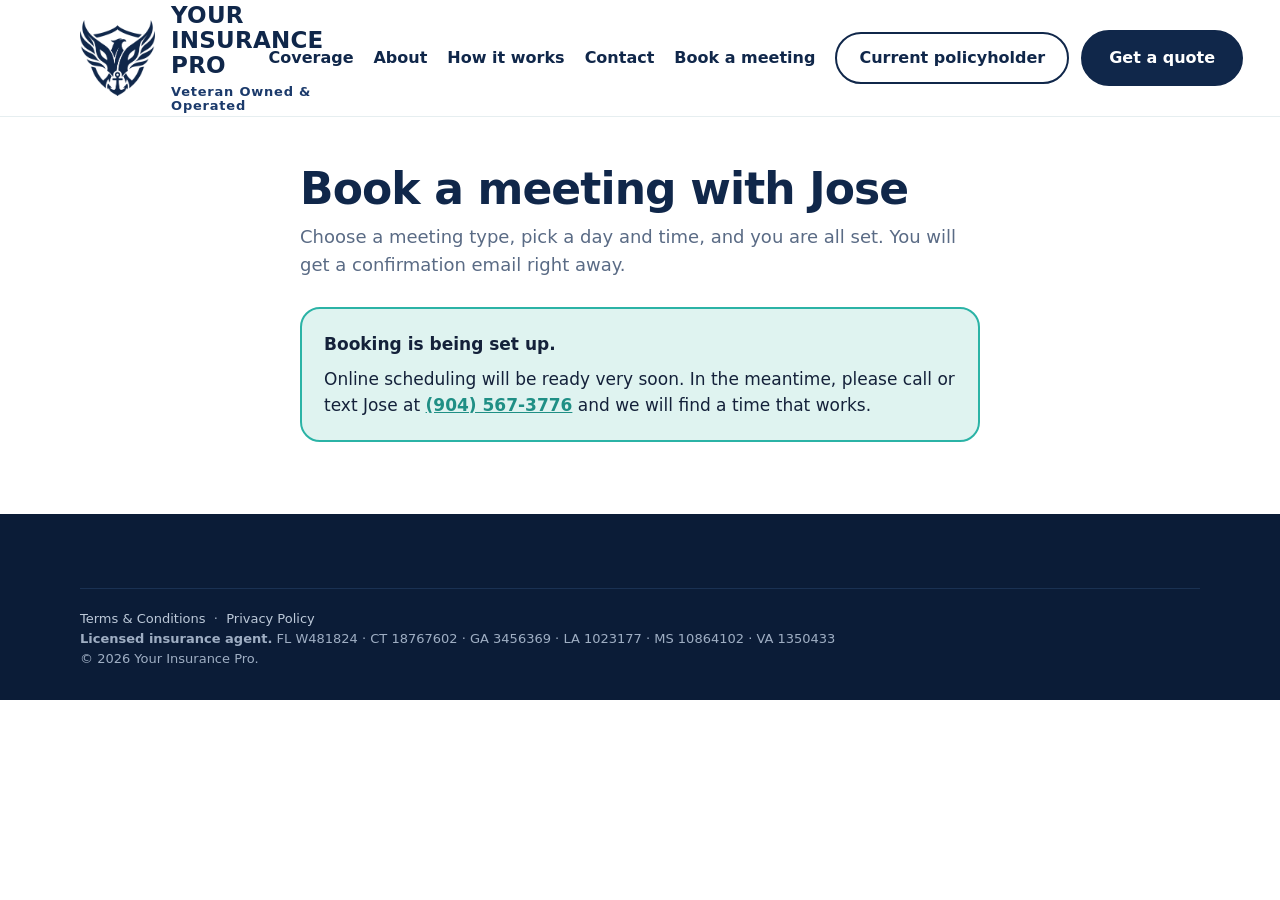
==== book/index.html @ 0678669c "Add /book/ appointment booking page and nav link Co-Authored-By: Claude Sonnet 5.5 <noreply@anthropi" ====
<!doctype html>
<html lang="en">
<head>
<meta charset="utf-8">
<meta name="viewport" content="width=device-width, initial-scale=1">
<title>Book a Meeting | Your Insurance Pro</title>
<meta name="description" content="Book a phone call or in-person life insurance meeting with Jose Lopez at Your Insurance Pro. Pick a day and time that works for you.">
<link rel="canonical" href="https://yourinspro.com/book/">
<style>:root{--bk-title:var(--navy);--bk-muted:var(--muted);--bk-accent:var(--teal);--bk-accent-dark:#1f8f85;--bk-soft:var(--teal-soft);--bk-border:#d9ece9;--bk-r:var(--radius);--bk-icbg:var(--navy);--bk-icfg:#fff;--bk-head:inherit}

  :root{
    --navy:#10274a; --navy-2:#1b3a6b; --teal:#2bb3a6; --teal-soft:#dff3f0; --mist:#f3faf9;
    --ink:#14213a; --muted:#5a6b85; --white:#fff;
    --radius:20px; --max:1160px;
  }
  *{box-sizing:border-box} html{scroll-behavior:smooth;scroll-padding-top:136px} @media(max-width:700px){html{scroll-padding-top:100px}}
  body{margin:0;font-family:system-ui,-apple-system,"Segoe UI",Roboto,Arial,sans-serif;color:var(--ink);background:var(--white);line-height:1.55}
  img{max-width:100%;display:block}
  a{color:inherit}
  .wrap{max-width:var(--max);margin:0 auto;padding:0 20px}

  /* header */
  header{position:sticky;top:0;z-index:10;background:rgba(255,255,255,.94);backdrop-filter:blur(8px);border-bottom:1px solid #e6eef0}
  .bar{display:flex;align-items:center;justify-content:space-between;height:116px}
  .brand{display:flex;align-items:center;gap:16px;text-decoration:none;color:var(--navy)}
  .brand img{height:88px;width:auto}
  .brand-text{display:flex;flex-direction:column;line-height:1.1}
  .brand-text b{font-size:27px;font-weight:800;letter-spacing:.01em}
  .brand-text small{font-size:13px;font-weight:600;letter-spacing:.06em;margin-top:6px;color:var(--navy-2)}
  nav ul{display:flex;gap:28px;list-style:none;margin:0;padding:0}
  nav{margin:0 28px}
  nav a{text-decoration:none;font-weight:600;color:var(--navy);white-space:nowrap} nav a:hover{color:var(--teal)}
  .btn{display:inline-block;background:var(--navy);color:#fff;padding:14px 26px;border-radius:999px;font-weight:700;text-decoration:none;border:2px solid var(--navy);transition:.2s;white-space:nowrap}
  .btn:hover{background:var(--teal);border-color:var(--teal)}
  .btn.ghost{background:transparent;color:var(--navy)} .btn.ghost:hover{background:var(--navy);color:#fff;border-color:var(--navy)}
  .actions{display:flex;gap:12px;align-items:center}
  .btn.ph{padding:12px 22px}
  .only-mobile{display:none}
  .addr:not(:empty){display:block}
  .contact-line{font-size:20px;font-weight:700}.contact-line a{text-decoration:none;color:#fff}
  .menu-btn{display:none;background:none;border:0;font-size:28px;color:var(--navy)}

  /* hero */
  .hero{background:var(--teal-soft);overflow:hidden;position:relative}
  .hero .wrap{display:grid;grid-template-columns:1.05fr 1fr;gap:40px;align-items:center;padding-top:72px;padding-bottom:84px}
  .eyebrow{display:inline-block;background:#fff;color:var(--navy);font-weight:700;font-size:14px;padding:8px 16px;border-radius:999px;letter-spacing:.04em}
  h1{font-size:clamp(38px,5.4vw,64px);line-height:1.05;margin:18px 0 18px;color:var(--navy);letter-spacing:-.02em}
  .lead{font-size:20px;color:var(--navy-2);max-width:34ch}
  .cta{display:flex;flex-wrap:wrap;gap:14px;margin-top:30px}
  .collage{position:relative;height:460px}
  .circle{position:absolute;border-radius:50%;overflow:hidden;display:grid;place-items:center;text-align:center;color:#fff;font-weight:700;padding:20px}
  .c1{width:350px;height:350px;right:20px;top:0;background:var(--navy-2);border:8px solid #fff;box-shadow:0 18px 44px rgba(16,39,74,.2)}
  .c1 img{width:100%;height:100%;object-fit:cover}
  .c1:has(.emb){background:#fff}
  .c1 .emb{width:78%;height:78%;object-fit:contain}
  .c1.has-photo{background:var(--navy-2)}
  .c2{width:190px;height:190px;left:6px;bottom:20px;background:var(--navy);line-height:1.2;font-size:19px}
  .c3{width:230px;height:230px;right:0;bottom:0;background:#fff;color:var(--navy);border:6px solid var(--teal);flex-direction:column;padding:26px 18px 14px;box-shadow:0 18px 44px rgba(16,39,74,.2);display:flex;align-items:center;justify-content:center;gap:6px}
  .c3 .map{width:100%;height:auto}
  .c3 span{font-size:15px;line-height:1.15;font-weight:800}
  .circle small{display:block;font-weight:500;opacity:.85;font-size:13px;margin-top:6px}
  /* PHOTO SLOTS: replace background with  url(assets/yourphoto.jpg) center/cover */

  /* trust strip */
  .trust{background:var(--navy);color:#fff}
  .trust .wrap{display:grid;grid-template-columns:repeat(4,1fr);gap:20px;padding-top:26px;padding-bottom:26px;text-align:center}
  .trust b{display:block;font-size:20px}
  .trust span{opacity:.8;font-size:14px}

  section{padding:84px 0}
  h2{font-size:clamp(30px,3.6vw,44px);color:var(--navy);margin:0 0 14px;letter-spacing:-.01em}
  .sub{color:var(--muted);font-size:18px;max-width:60ch;margin:0 0 40px}

  /* services */
  .cards{display:grid;grid-template-columns:repeat(4,1fr);gap:20px}
  .more-h{margin:34px 0 14px;color:var(--navy);font-size:20px}
  .chips{display:flex;flex-wrap:wrap;gap:10px}
  .chips a{display:inline-flex;align-items:center;gap:6px;padding:10px 16px;border-radius:999px;background:#fff;border:1px solid #d9ece9;color:var(--navy);font-weight:700;text-decoration:none;white-space:nowrap}
  .chips a:hover{border-color:var(--teal);color:var(--teal)}
  .card{background:var(--mist);border:1px solid #d9ece9;border-radius:var(--radius);padding:28px;transition:.2s}
  .card:hover{transform:translateY(-4px);box-shadow:0 14px 30px rgba(16,39,74,.1)}
  .ico{width:68px;height:68px;border-radius:16px;background:var(--navy);color:#fff;display:grid;place-items:center;margin-bottom:16px;box-shadow:0 6px 14px rgba(16,39,74,.18)}
  .ico svg{width:40px;height:40px}
  .chips .ci{width:26px;height:26px;color:var(--navy);flex:none}
  .chips a:hover .ci{color:var(--teal)}
  .card h3{margin:0 0 8px;color:var(--navy)} .card p{margin:0 0 14px;color:var(--muted)}
  .card a{font-weight:700;color:var(--navy);text-decoration:none} .card a:hover{color:var(--teal)}

  /* story */
  .story{background:var(--mist)}
  .story .wrap{display:grid;grid-template-columns:1fr 1.1fr;gap:56px;align-items:center}
  .portrait{aspect-ratio:1;border-radius:50%;overflow:hidden;max-width:440px;margin:0 auto;width:100%;border:10px solid #fff;box-shadow:0 20px 50px rgba(16,39,74,.18)}
  .portrait img{width:100%;height:100%;object-fit:cover}
  .checks{list-style:none;padding:0;margin:22px 0 0}
  .checks li{padding-left:34px;position:relative;margin:12px 0;color:var(--navy-2);font-weight:600}
  .checks li:before{content:"✓";position:absolute;left:0;top:0;width:24px;height:24px;border-radius:50%;background:var(--teal);color:#fff;display:grid;place-items:center;font-size:14px}

  /* steps */
  .steps{display:grid;grid-template-columns:repeat(3,1fr);gap:24px;counter-reset:s}
  .step{border-top:4px solid var(--teal);padding-top:18px}
  .step:before{counter-increment:s;content:counter(s);display:inline-grid;place-items:center;width:40px;height:40px;border-radius:50%;background:var(--navy);color:#fff;font-weight:800;margin-bottom:10px}
  .step h3{margin:0 0 6px;color:var(--navy)} .step p{margin:0;color:var(--muted)}

  /* quote band */
  .band{background:var(--navy);color:#fff;text-align:center}
  .band h2{color:#fff} .band p{color:#cfe0ef;max-width:52ch;margin:0 auto 28px;font-size:18px}
  .band .btn{background:var(--teal);border-color:var(--teal)} .band .btn:hover{background:#fff;color:var(--navy);border-color:#fff}
  .cta-row{display:flex;gap:12px;justify-content:center;flex-wrap:wrap}
  .band .btn.text-us{background:transparent;border-color:#fff;color:#fff} .band .btn.text-us:hover{background:#fff;color:var(--navy)}
  .band .sms-note{font-size:13px;margin:16px auto 0;color:#9fb3cc} .band .sms-note a{color:#cfe0ef}

  footer{background:#0b1c37;color:#b9c8dc;padding:56px 0 30px;font-size:15px}
  footer .grid{display:grid;grid-template-columns:1.4fr 1fr 1fr;gap:36px}
  footer img{height:64px;filter:brightness(0) invert(1);margin-bottom:12px}
  footer h4{color:#fff;margin:0 0 10px} footer a{text-decoration:none} footer a:hover{color:#fff}
  .social{display:flex;gap:10px;margin-top:14px}
  .social a{width:38px;height:38px;border-radius:50%;background:rgba(255,255,255,.1);display:flex;align-items:center;justify-content:center;transition:.2s}
  .social a[hidden]{display:none} .social a:hover{background:var(--teal)} .social svg{width:18px;height:18px;fill:#fff}
  .reviews{background:var(--mist)}
  .reviews .stars{color:#f5a623;letter-spacing:2px}
  .quotes{display:grid;grid-template-columns:repeat(4,1fr);gap:20px;margin-top:28px}
  .quotes figure{margin:0;background:#fff;border:1px solid #d9ece9;border-radius:var(--radius);padding:22px;display:flex;flex-direction:column}
  .quotes figure::before{content:"★★★★★";color:#f5a623;letter-spacing:2px;font-size:14px;margin-bottom:8px}
  .quotes blockquote{margin:0 0 12px;color:var(--ink);font-size:15px;flex:1}
  .quotes figcaption{font-weight:700;color:var(--navy)}
  @media(max-width:1100px){.quotes{grid-template-columns:repeat(2,1fr)}}
  @media(max-width:560px){.quotes{grid-template-columns:1fr}}
  .legal a{color:#dbe7f5}
  .legal{border-top:1px solid #1d3558;margin-top:34px;padding-top:20px;font-size:13px;opacity:.85}

  @media(max-width:1400px){nav ul{gap:20px} nav{margin:0 20px} .brand-text b{font-size:23px} .brand img{height:76px}}
  @media(max-width:1100px){nav ul{gap:16px} nav{margin:0 14px} nav a{white-space:nowrap;font-size:15px} .brand img{height:68px} .brand{gap:10px} .brand-text b{font-size:21px} .brand-text small{font-size:11px} .actions{gap:8px} .bar .btn{padding:10px 16px;font-size:14px}}
  @media(max-width:900px){
    .hero .wrap,.story .wrap{grid-template-columns:1fr} .collage{height:380px}
    .cards{grid-template-columns:1fr 1fr} .steps{grid-template-columns:1fr} .trust .wrap{grid-template-columns:1fr 1fr}
    footer .grid{grid-template-columns:1fr} nav{display:none} .menu-btn{display:block}
  }
  @media(max-width:700px){.ph{display:none}.only-mobile{display:inline-block}.bar{height:84px}.brand img{height:62px}.brand{gap:10px}.brand-text b{font-size:17px}.brand-text small{font-size:9px;letter-spacing:.03em}.bar .btn{padding:10px 16px;font-size:14px}}
  @media(max-width:560px){.cards{grid-template-columns:1fr} .collage{height:420px} .c1{width:270px;height:270px;right:0} .c2{width:150px;height:150px;font-size:15px;bottom:10px} .c3{width:190px;height:190px;padding:20px 14px 10px} .c3 span{font-size:13px}}

/* ---- booking page ---- */
.book{padding:48px 0 72px}
.bk-wrap{max-width:720px;margin:0 auto;padding:0 20px}
.bk-h1{font-family:inherit;font-size:clamp(30px,6vw,44px);line-height:1.1;margin:0 0 10px;color:var(--bk-title);text-align:left}
.bk-lead{color:var(--bk-muted);font-size:18px;margin:0 0 28px}
.book h2{font-family:inherit;font-size:24px;margin:0 0 16px;color:var(--bk-title);outline:none}
.book h3{font-size:18px;margin:24px 0 4px;color:var(--bk-title)}
.book .notice{background:var(--bk-soft);border:2px solid var(--bk-accent);border-radius:var(--bk-r);padding:22px;font-size:17px}
.book .notice p{margin:8px 0 0}
.book a{color:var(--bk-accent-dark);font-weight:700}
.progress{display:flex;gap:6px;list-style:none;margin:0 0 26px;padding:0}
.progress li{flex:1;text-align:center;font-size:13px;font-weight:700;color:var(--bk-muted);border-top:4px solid var(--bk-border);padding-top:8px}
.progress li.on{color:var(--bk-title);border-top-color:var(--bk-accent)}
.types{display:grid;gap:14px}
.type-card{display:flex;gap:16px;align-items:flex-start;text-align:left;width:100%;background:#fff;border:2px solid var(--bk-border);border-radius:var(--bk-r);padding:18px;cursor:pointer;font:inherit;color:inherit;transition:.15s}
.type-card:hover,.type-card:focus-visible{border-color:var(--bk-accent);box-shadow:0 8px 22px rgba(0,0,0,.08)}
.type-card .ic{flex:none;width:52px;height:52px;border-radius:14px;background:var(--bk-icbg);display:grid;place-items:center}
.type-card .ic svg{width:28px;height:28px;fill:none;stroke:var(--bk-icfg);stroke-width:2;stroke-linecap:round;stroke-linejoin:round}
.type-card .tx{display:block}
.type-card b{display:block;font-size:18px;color:var(--bk-title)}
.type-card em{display:block;font-style:normal;font-weight:700;color:var(--bk-accent-dark);font-size:14px;margin:2px 0 6px}
.type-card .d{display:block;color:var(--bk-muted);font-size:15px}
.type-card .loc{display:block;font-size:14px;font-weight:600;margin-top:6px}
.type-card .loc:empty{display:none}
.chosen{background:var(--bk-soft);border-radius:12px;padding:10px 14px;margin:0 0 18px;font-weight:600;display:flex;justify-content:space-between;gap:10px;flex-wrap:wrap}
.link{background:none;border:0;padding:0;font:inherit;font-weight:700;color:var(--bk-accent-dark);text-decoration:underline;cursor:pointer}
.cal{background:#fff;border:2px solid var(--bk-border);border-radius:var(--bk-r);padding:14px}
.cal-head{display:flex;align-items:center;justify-content:space-between;margin-bottom:8px}
.cal-head b{font-size:18px}
.cal .nav{width:44px;height:44px;border-radius:50%;border:2px solid var(--bk-border);background:#fff;cursor:pointer;display:grid;place-items:center}
.cal .nav svg{width:22px;height:22px;fill:none;stroke:var(--bk-title);stroke-width:2.5;stroke-linecap:round;stroke-linejoin:round}
.cal .nav:disabled{opacity:.35;cursor:not-allowed}
.dow,.cgrid{display:grid;grid-template-columns:repeat(7,1fr);gap:4px}
.dow span{text-align:center;font-size:12px;font-weight:700;color:var(--bk-muted);padding:4px 0}
.day{aspect-ratio:1;min-height:42px;border-radius:12px;border:2px solid transparent;background:transparent;font:inherit;font-size:16px;color:#b5b5b5;cursor:not-allowed}
.day.open{background:var(--bk-soft);color:var(--bk-title);font-weight:700;cursor:pointer;border-color:var(--bk-border)}
.day.open:hover,.day.open:focus-visible{border-color:var(--bk-accent)}
.day.sel{background:var(--bk-accent);color:#fff;border-color:var(--bk-accent)}
.day.today:not(.sel){text-decoration:underline}
.status{color:var(--bk-muted);font-size:15px;margin:10px 2px 0;min-height:1.2em}
.tzlabel{color:var(--bk-muted);margin:0 0 10px;font-size:15px}
.slots{display:grid;grid-template-columns:repeat(auto-fill,minmax(110px,1fr));gap:10px}
.slot{padding:12px 8px;border-radius:12px;border:2px solid var(--bk-accent);background:#fff;color:var(--bk-accent-dark);font:inherit;font-weight:700;cursor:pointer;min-height:46px}
.slot:hover,.slot:focus-visible{background:var(--bk-soft)}
.slot.sel{background:var(--bk-accent);color:#fff}
.nav-row{display:flex;gap:12px;justify-content:space-between;margin-top:26px}
.b-main,.b-ghost{font:inherit;font-weight:700;font-size:16px;padding:14px 26px;border-radius:999px;cursor:pointer;min-height:48px}
.b-main{background:var(--bk-accent);color:#fff;border:2px solid var(--bk-accent)}
.b-main:hover:not(:disabled){background:var(--bk-accent-dark);border-color:var(--bk-accent-dark)}
.b-main:disabled{opacity:.45;cursor:not-allowed}
.b-ghost{background:transparent;color:var(--bk-title);border:2px solid var(--bk-border)}
.book label{display:block;font-weight:700;margin:16px 0 6px}
.book input[type=text],.book input[type=email],.book input[type=tel],.book textarea{width:100%;font:inherit;font-size:16px;padding:12px 14px;border:2px solid var(--bk-border);border-radius:12px;background:#fff;color:inherit}
.book input:focus-visible,.book textarea:focus-visible,.book button:focus-visible{outline:3px solid var(--bk-accent);outline-offset:2px}
.book label.consent{display:flex;gap:10px;align-items:flex-start;font-weight:500;margin-top:20px}
.book label.consent input{width:22px;height:22px;flex:none;margin-top:2px}
.err{color:#b42318;font-size:14px;margin:4px 0 0;min-height:0}
.err-block{color:#b42318;font-weight:600}
.hp{position:absolute;left:-9999px;top:auto;width:1px;height:1px;overflow:hidden}
#done{text-align:center;padding:20px 0}
.ok-ic{width:72px;height:72px;border-radius:50%;background:var(--bk-accent);margin:0 auto 14px;display:grid;place-items:center}
.ok-ic svg{width:38px;height:38px;fill:none;stroke:#fff;stroke-width:3;stroke-linecap:round;stroke-linejoin:round}
.done-type{font-weight:700;margin:0}
.done-when{font-size:22px;font-weight:800;color:var(--bk-title);margin:6px 0 14px}
.small{color:var(--bk-muted);font-size:15px}
@media(max-width:480px){.type-card{padding:14px}.progress li{font-size:11px}}

footer{padding:40px 0 30px}
</style>
</head>
<body>

<header>
  <div class="wrap bar">
    <a class="brand" href="../index.html" aria-label="Your Insurance Pro, Veteran Owned &amp; Operated, home">
      <img src="../assets/emblem.png" alt="">
      <span class="brand-text"><b>YOUR INSURANCE PRO</b><small>Veteran Owned &amp; Operated</small></span>
    </a>
    <nav aria-label="Main"><ul>
      <li><a href="../index.html#services">Coverage</a></li>
      <li><a href="../index.html#about">About</a></li>
      <li><a href="../index.html#process">How it works</a></li>
      <li><a href="../index.html#contact">Contact</a></li>
      <li><a href="./" aria-current="page">Book a meeting</a></li>
    </ul></nav>
    <div class="actions">
      <a class="btn ghost ph" href="https://customerservice.agentinsure.com/EzLynxCustomerService/web/yourinsurancepr/account/login" target="_blank" rel="noopener">Current policyholder</a>
      <a class="btn" href="../quote.html">Get a quote</a>
    </div>
  </div>
</header>

<main class="book">
  <div class="bk-wrap">
    <h1 class="bk-h1">Book a meeting with Jose</h1>
    <p class="bk-lead">Choose a meeting type, pick a day and time, and you are all set. You will get a confirmation email right away.</p>

    <div id="setup" class="notice" hidden>
      <b>Booking is being set up.</b>
      <p>Online scheduling will be ready very soon. In the meantime, please call or text Jose at <a href="tel:+19045673776">(904) 567-3776</a> and we will find a time that works.</p>
    </div>

    <div id="app">
      <ol id="progress" class="progress" aria-label="Booking steps">
        <li class="on">Meeting type</li><li>Date &amp; time</li><li>Your details</li>
      </ol>

      <section id="step1" aria-labelledby="h-1">
        <h2 id="h-1">1. Choose a meeting type</h2>
        <div id="types" class="types"></div>
      </section>

      <section id="step2" hidden aria-labelledby="h-2">
        <h2 id="h-2">2. Pick a date and time</h2>
        <p class="chosen"><span id="chosen"></span> <button type="button" class="link" id="back1">Change</button></p>
        <div class="cal">
          <div class="cal-head">
            <button type="button" id="prevMonth" class="nav" aria-label="Previous month"><svg viewBox="0 0 24 24" aria-hidden="true"><path d="m15 18-6-6 6-6"/></svg></button>
            <b id="monthLabel" aria-live="polite"></b>
            <button type="button" id="nextMonth" class="nav" aria-label="Next month"><svg viewBox="0 0 24 24" aria-hidden="true"><path d="m9 6 6 6-6 6"/></svg></button>
          </div>
          <div class="dow" aria-hidden="true"><span>Su</span><span>Mo</span><span>Tu</span><span>We</span><span>Th</span><span>Fr</span><span>Sa</span></div>
          <div id="calGrid" class="cgrid"></div>
          <p id="calStatus" class="status" role="status"></p>
        </div>
        <div id="slotsWrap" hidden>
          <h3 id="slotsTitle"></h3>
          <p class="tzlabel">All times are shown in <b>Eastern Time</b></p>
          <div id="slots" class="slots"></div>
          <p id="slotStatus" class="status" role="status"></p>
        </div>
        <div class="nav-row">
          <button type="button" class="b-ghost" id="back1b" onclick="document.getElementById('back1').click()">Back</button>
          <button type="button" class="b-main" id="toForm" disabled>Continue</button>
        </div>
      </section>

      <section id="step3" hidden aria-labelledby="h-3">
        <h2 id="h-3">3. Your details</h2>
        <p class="chosen"><span id="summary"></span> <button type="button" class="link" id="back2">Change</button></p>
        <form id="bookForm" novalidate>
          <label for="f-name">Full name</label>
          <input id="f-name" name="name" type="text" autocomplete="name" maxlength="100" required>
          <p class="err" id="e-name" role="alert"></p>
          <label for="f-email">Email</label>
          <input id="f-email" name="email" type="email" autocomplete="email" maxlength="150" required>
          <p class="err" id="e-email" role="alert"></p>
          <label for="f-phone">Phone</label>
          <input id="f-phone" name="phone" type="tel" autocomplete="tel" maxlength="30" required>
          <p class="err" id="e-phone" role="alert"></p>
          <label for="f-notes">Anything we should know? (optional)</label>
          <textarea id="f-notes" name="notes" rows="3" maxlength="1000"></textarea>
          <div class="hp" aria-hidden="true">
            <label for="website">Leave this field empty</label>
            <input id="website" name="website" type="text" tabindex="-1" autocomplete="off">
          </div>
          <label class="consent"><input id="f-consent" type="checkbox" required> <span>By booking you agree Jose (Your Insurance Pro) may contact you by phone, text, or email about this appointment</span></label>
          <p class="err" id="e-consent" role="alert"></p>
          <p id="formStatus" class="status err-block" role="alert"></p>
          <div class="nav-row">
            <button type="button" class="b-ghost" onclick="document.getElementById('back2').click()">Back</button>
            <button type="submit" class="b-main" id="confirmBtn">Confirm booking</button>
          </div>
        </form>
      </section>

      <section id="done" hidden aria-labelledby="h-d">
        <div class="ok-ic" aria-hidden="true"><svg viewBox="0 0 24 24"><path d="M20 6 9 17l-5-5"/></svg></div>
        <h2 id="h-d">You are booked!</h2>
        <p class="done-type" id="doneType"></p>
        <p class="done-when" id="doneWhen"></p>
        <p>A confirmation email is on its way.</p>
        <p class="small">Need to change something? Call or text Jose at <a href="tel:+19045673776">(904) 567-3776</a>.</p>
      </section>
    </div>
  </div>
</main>


<footer><div class="wrap">
  <div class="legal"><a href="../terms.html">Terms &amp; Conditions</a> &nbsp;·&nbsp; <a href="../privacy.html">Privacy Policy</a><br><b>Licensed insurance agent.</b> FL W481824 · CT 18767602 · GA 3456369 · LA 1023177 · MS 10864102 · VA 1350433<br>© 2026 Your Insurance Pro.</div>
</div></footer>

<script>
(function () {
  'use strict';
  // ---- Settings ----
  const BOOKING_API_URL = 'PASTE_APPS_SCRIPT_URL_HERE';
  const SITE = 'yip';
  const PHONE_LABEL = '(904) 567-3776';
  const PHONE_TEL = '+19045673776';
  const TZ = 'America/New_York';
  const TYPES = [{"id": "inperson45", "name": "45 Minute in Person Life Insurance Meeting", "minutes": 45, "description": "Let's talk about how we can protect your Family, Business and/or Assets.", "location": "800 Oakleaf Plantation Pkwy", "mode": "inperson", "icon": "<svg viewBox=\"0 0 24 24\"><path d=\"M20 10c0 6-8 12-8 12S4 16 4 10a8 8 0 0 1 16 0z\"/><circle cx=\"12\" cy=\"10\" r=\"3\"/></svg>"}, {"id": "call30", "name": "30 Minutes Phone Call", "minutes": 30, "description": "Book time with me to discuss needs, explore solutions and collaborate efficiently.", "location": "", "mode": "phone", "icon": "<svg viewBox=\"0 0 24 24\"><path d=\"M22 16.92v3a2 2 0 0 1-2.18 2 19.79 19.79 0 0 1-8.63-3.07 19.5 19.5 0 0 1-6-6A19.79 19.79 0 0 1 2.12 4.18 2 2 0 0 1 4.11 2h3a2 2 0 0 1 2 1.72c.13.96.36 1.9.7 2.81a2 2 0 0 1-.45 2.11L8.09 9.91a16 16 0 0 0 6 6l1.27-1.27a2 2 0 0 1 2.11-.45c.91.34 1.85.57 2.81.7A2 2 0 0 1 22 16.92z\"/></svg>"}, {"id": "call15", "name": "15 Minutes Phone Call", "minutes": 15, "description": "Happy to connect. Feel free to book time with me so we can delve into any subject of your choice.", "location": "", "mode": "phone", "icon": "<svg viewBox=\"0 0 24 24\"><circle cx=\"12\" cy=\"12\" r=\"10\"/><path d=\"M12 6v6l4 2\"/></svg>"}];

  const $ = (id) => document.getElementById(id);
  const apiReady = BOOKING_API_URL && BOOKING_API_URL.indexOf('PASTE_') !== 0;
  const state = { type: null, month: null, date: null, slot: null, days: new Set(), reqId: 0 };

  // ---- Eastern-time helpers ----
  function etParts(d) {
    const p = {};
    new Intl.DateTimeFormat('en-US', { timeZone: TZ, year: 'numeric', month: '2-digit', day: '2-digit' })
      .formatToParts(d).forEach((x) => { p[x.type] = x.value; });
    return { y: +p.year, m: +p.month, d: +p.day };
  }
  const pad = (n) => String(n).padStart(2, '0');
  const todayET = etParts(new Date());
  const todayStr = todayET.y + '-' + pad(todayET.m) + '-' + pad(todayET.d);
  const MONTHS = ['January','February','March','April','May','June','July','August','September','October','November','December'];
  const fmtTime = (iso) => new Date(iso).toLocaleTimeString('en-US', { timeZone: TZ, hour: 'numeric', minute: '2-digit' });
  function fmtLong(iso) {
    return new Date(iso).toLocaleString('en-US', { timeZone: TZ, weekday: 'long', month: 'long', day: 'numeric', year: 'numeric', hour: 'numeric', minute: '2-digit' }) + ' Eastern Time';
  }
  function fmtDateStr(ds) {
    const [y, m, d] = ds.split('-').map(Number);
    return new Date(Date.UTC(y, m - 1, d, 12)).toLocaleDateString('en-US', { timeZone: 'UTC', weekday: 'long', month: 'long', day: 'numeric' });
  }

  // ---- API ----
  async function apiGet(params) {
    const qs = Object.keys(params).map((k) => encodeURIComponent(k) + '=' + encodeURIComponent(params[k])).join('&');
    const r = await fetch(BOOKING_API_URL + (BOOKING_API_URL.indexOf('?') > -1 ? '&' : '?') + qs);
    if (!r.ok) throw new Error('Request failed');
    return JSON.parse(await r.text());
  }
  async function apiPost(body) {
    const r = await fetch(BOOKING_API_URL, { method: 'POST', headers: { 'Content-Type': 'text/plain;charset=utf-8' }, body: JSON.stringify(body) });
    if (!r.ok) throw new Error('Request failed');
    return JSON.parse(await r.text());
  }

  // ---- Steps ----
  function showStep(n) {
    ['step1', 'step2', 'step3', 'done'].forEach((id) => { $(id).hidden = id !== (n === 'done' ? 'done' : 'step' + n); });
    document.querySelectorAll('#progress li').forEach((li, i) => {
      const cur = n !== 'done' && i + 1 === n;
      li.classList.toggle('on', cur || n === 'done' || i + 1 < n);
      if (cur) li.setAttribute('aria-current', 'step'); else li.removeAttribute('aria-current');
    });
    const h = $(n === 'done' ? 'done' : 'step' + n).querySelector('h2');
    if (h) { h.setAttribute('tabindex', '-1'); h.focus({ preventScroll: true }); h.scrollIntoView({ behavior: 'smooth', block: 'start' }); }
  }

  function renderTypes() {
    const box = $('types');
    box.innerHTML = '';
    TYPES.forEach((t) => {
      const b = document.createElement('button');
      b.type = 'button';
      b.className = 'type-card';
      b.innerHTML = '<span class="ic" aria-hidden="true">' + t.icon + '</span><span class="tx"><b></b><em></em><span class="d"></span><span class="loc"></span></span>';
      b.querySelector('b').textContent = t.name;
      b.querySelector('em').textContent = t.minutes + ' minutes · ' + (t.mode === 'inperson' ? 'In person' : 'Phone call');
      b.querySelector('.d').textContent = t.description;
      b.querySelector('.loc').textContent = t.location ? 'Location: ' + t.location : '';
      b.addEventListener('click', () => chooseType(t));
      box.appendChild(b);
    });
  }

  function chooseType(t) {
    state.type = t; state.date = null; state.slot = null;
    state.month = { y: todayET.y, m: todayET.m };
    $('chosen').textContent = t.name;
    $('slots').innerHTML = ''; $('slotsWrap').hidden = true; $('toForm').disabled = true;
    showStep(2);
    loadMonth();
  }

  async function loadMonth() {
    const my = state.month, id = ++state.reqId;
    state.days = new Set();
    $('calStatus').textContent = 'Loading available days...';
    renderCal();
    try {
      const data = await apiGet({ action: 'days', type: state.type.id, month: my.y + '-' + pad(my.m) });
      if (id !== state.reqId) return;
      state.days = new Set((data && data.days) || []);
      $('calStatus').textContent = state.days.size ? '' : 'No open days this month. Try the next month, or call or text Jose at ' + PHONE_LABEL + '.';
    } catch (e) {
      if (id !== state.reqId) return;
      $('calStatus').textContent = 'We could not load available days. Please try again, or call or text Jose at ' + PHONE_LABEL + '.';
    }
    renderCal();
  }

  function renderCal() {
    const { y, m } = state.month;
    $('monthLabel').textContent = MONTHS[m - 1] + ' ' + y;
    const first = new Date(Date.UTC(y, m - 1, 1)).getUTCDay();
    const dim = new Date(Date.UTC(y, m, 0)).getUTCDate();
    const grid = $('calGrid');
    grid.innerHTML = '';
    for (let i = 0; i < first; i++) { const s = document.createElement('span'); s.className = 'blank'; grid.appendChild(s); }
    for (let d = 1; d <= dim; d++) {
      const ds = y + '-' + pad(m) + '-' + pad(d);
      const b = document.createElement('button');
      b.type = 'button';
      b.textContent = d;
      const open = state.days.has(ds) && ds >= todayStr;
      b.disabled = !open;
      b.className = 'day' + (open ? ' open' : '') + (ds === state.date ? ' sel' : '') + (ds === todayStr ? ' today' : '');
      b.setAttribute('aria-label', fmtDateStr(ds) + (open ? ', available' : ', unavailable'));
      if (ds === state.date) b.setAttribute('aria-pressed', 'true');
      if (open) b.addEventListener('click', () => chooseDate(ds));
      grid.appendChild(b);
    }
    const idx = (state.month.y - todayET.y) * 12 + (state.month.m - todayET.m);
    $('prevMonth').disabled = idx <= 0;
    $('nextMonth').disabled = idx >= 3;
  }

  function shiftMonth(delta) {
    let { y, m } = state.month;
    m += delta;
    if (m < 1) { m = 12; y--; } else if (m > 12) { m = 1; y++; }
    state.month = { y, m };
    loadMonth();
  }

  async function chooseDate(ds) {
    state.date = ds; state.slot = null; $('toForm').disabled = true;
    renderCal();
    const id = ++state.reqId;
    $('slotsWrap').hidden = false;
    $('slotsTitle').textContent = 'Available times on ' + fmtDateStr(ds);
    $('slots').innerHTML = '';
    $('slotStatus').textContent = 'Loading times...';
    try {
      const data = await apiGet({ action: 'slots', type: state.type.id, date: ds });
      if (id !== state.reqId) return;
      const slots = (data && data.slots) || [];
      $('slotStatus').textContent = slots.length ? '' : 'No times left on this day. Please pick another day.';
      slots.forEach((iso) => {
        const b = document.createElement('button');
        b.type = 'button'; b.className = 'slot'; b.textContent = fmtTime(iso);
        b.addEventListener('click', () => {
          state.slot = iso;
          document.querySelectorAll('.slot').forEach((x) => { x.classList.remove('sel'); x.removeAttribute('aria-pressed'); });
          b.classList.add('sel'); b.setAttribute('aria-pressed', 'true');
          $('toForm').disabled = false;
        });
        $('slots').appendChild(b);
      });
    } catch (e) {
      if (id !== state.reqId) return;
      $('slotStatus').textContent = 'We could not load times. Please try again, or call or text Jose at ' + PHONE_LABEL + '.';
    }
  }

  function setErr(id, msg) { const el = $(id); el.textContent = msg || ''; }
  function validate() {
    let ok = true;
    const name = $('f-name').value.trim(), email = $('f-email').value.trim(), phone = $('f-phone').value.trim();
    const digits = phone.replace(/\D/g, '');
    setErr('e-name', name.length < 2 ? (ok = false, 'Please enter your name.') : '');
    setErr('e-email', !/^[^\s@]+@[^\s@]+\.[^\s@]{2,}$/.test(email) ? (ok = false, 'Please enter a valid email.') : '');
    setErr('e-phone', digits.length < 10 || digits.length > 11 ? (ok = false, 'Please enter a 10-digit phone number.') : '');
    setErr('e-consent', !$('f-consent').checked ? (ok = false, 'Please check the box to continue.') : '');
    return ok;
  }

  async function submit(e) {
    e.preventDefault();
    const status = $('formStatus');
    status.textContent = '';
    if ($('website').value) { status.textContent = 'Something went wrong. Please try again.'; return; }
    if (!state.type || !state.slot) { status.textContent = 'Please choose a time first.'; return; }
    if (!validate()) return;
    const btn = $('confirmBtn');
    btn.disabled = true; btn.textContent = 'Booking...';
    try {
      const res = await apiPost({
        action: 'book', type: state.type.id, start: state.slot,
        name: $('f-name').value.trim().slice(0, 100), email: $('f-email').value.trim().slice(0, 150),
        phone: $('f-phone').value.trim().slice(0, 30), notes: $('f-notes').value.trim().slice(0, 1000), site: SITE
      });
      if (res && res.ok) {
        $('doneWhen').textContent = res.when || fmtLong(state.slot);
        $('doneType').textContent = state.type.name;
        showStep('done');
      } else {
        status.textContent = (res && res.error) || 'We could not complete the booking. Please pick another time or call or text Jose at ' + PHONE_LABEL + '.';
        btn.disabled = false; btn.textContent = 'Confirm booking';
      }
    } catch (err) {
      status.textContent = 'Connection problem. Please try again, or call or text Jose at ' + PHONE_LABEL + '.';
      btn.disabled = false; btn.textContent = 'Confirm booking';
    }
  }

  // ---- Init ----
  if (!apiReady) {
    $('app').hidden = true;
    $('setup').hidden = false;
    return;
  }
  renderTypes();
  showStep(1);
  $('prevMonth').addEventListener('click', () => shiftMonth(-1));
  $('nextMonth').addEventListener('click', () => shiftMonth(1));
  $('back1').addEventListener('click', () => showStep(1));
  $('back2').addEventListener('click', () => showStep(2));
  $('toForm').addEventListener('click', () => {
    $('summary').textContent = state.type.name + ' on ' + fmtLong(state.slot);
    showStep(3);
  });
  $('bookForm').addEventListener('submit', submit);
})();

</script>
</body>
</html>
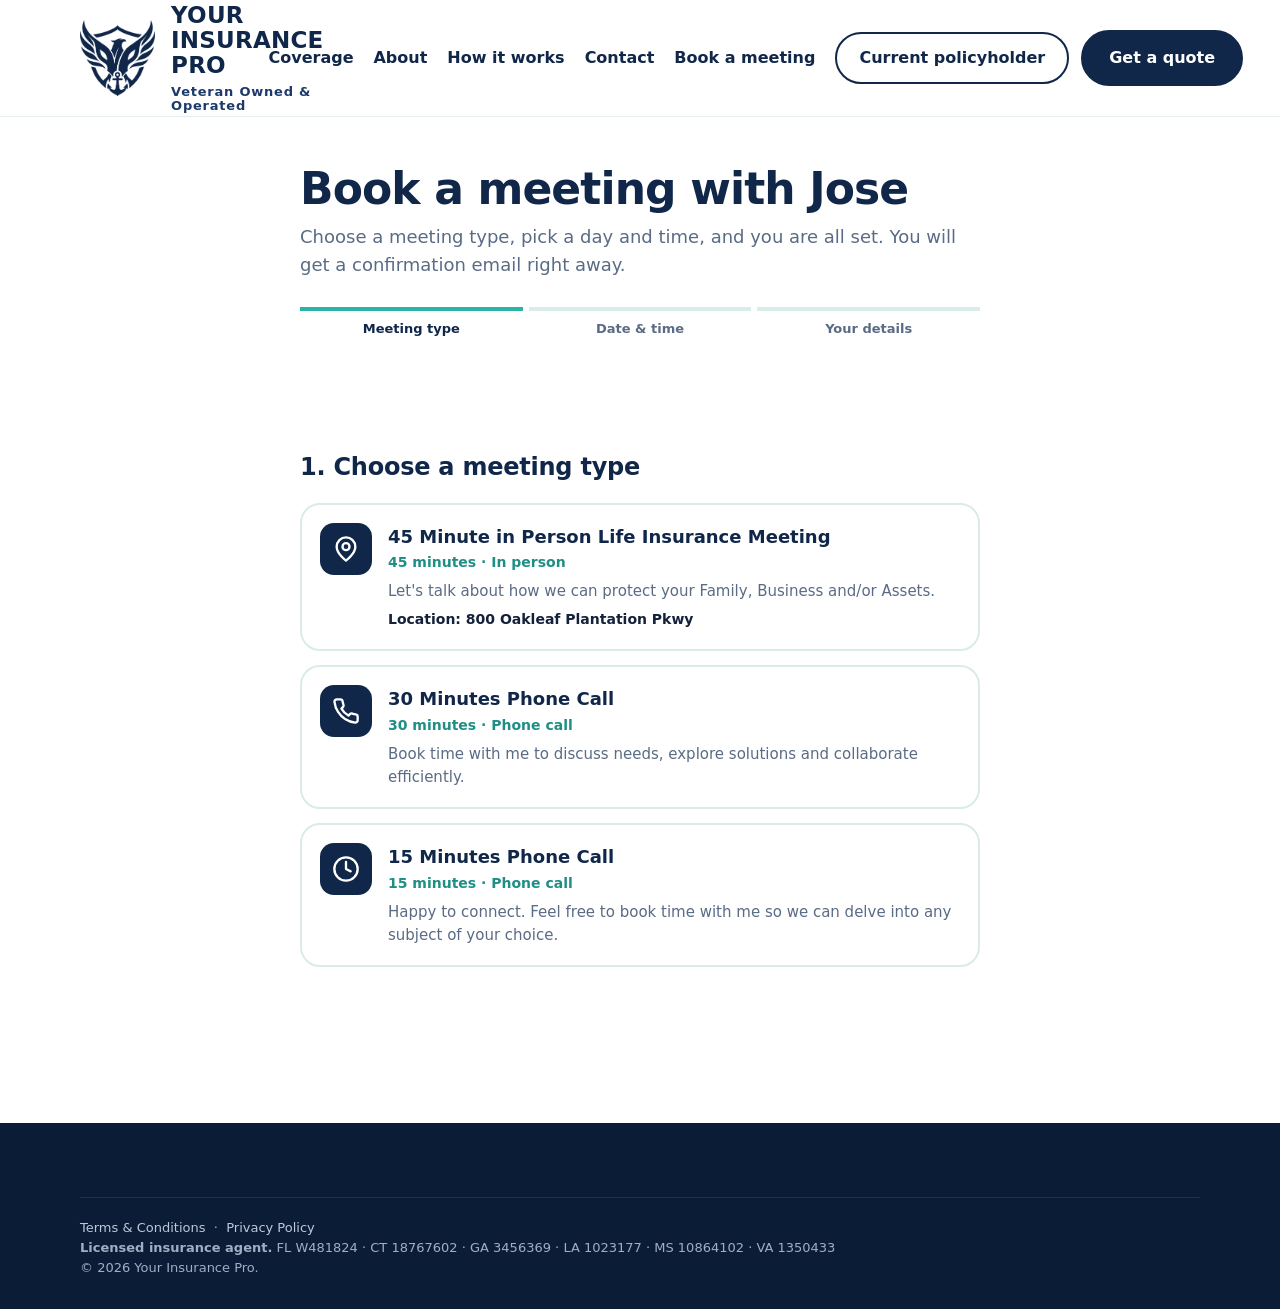
==== commit 48e38e3c: "Wire booking page to Apps Script API Co-Authored-By: Claude Sonnet 5.5 <noreply@anthropic.com>" ====
--- a/book/index.html
+++ b/book/index.html
@@ -325,7 +325,7 @@
 (function () {
   'use strict';
   // ---- Settings ----
-  const BOOKING_API_URL = 'PASTE_APPS_SCRIPT_URL_HERE';
+  const BOOKING_API_URL = 'https://script.google.com/macros/s/AKfycbxCpUDzPkdKaIeAf5Okj4U8yKJyXrIR-lRmSxcnC2dqN7EwnZK73HIqOMecU-o4ynNe9A/exec';
   const SITE = 'yip';
   const PHONE_LABEL = '(904) 567-3776';
   const PHONE_TEL = '+19045673776';
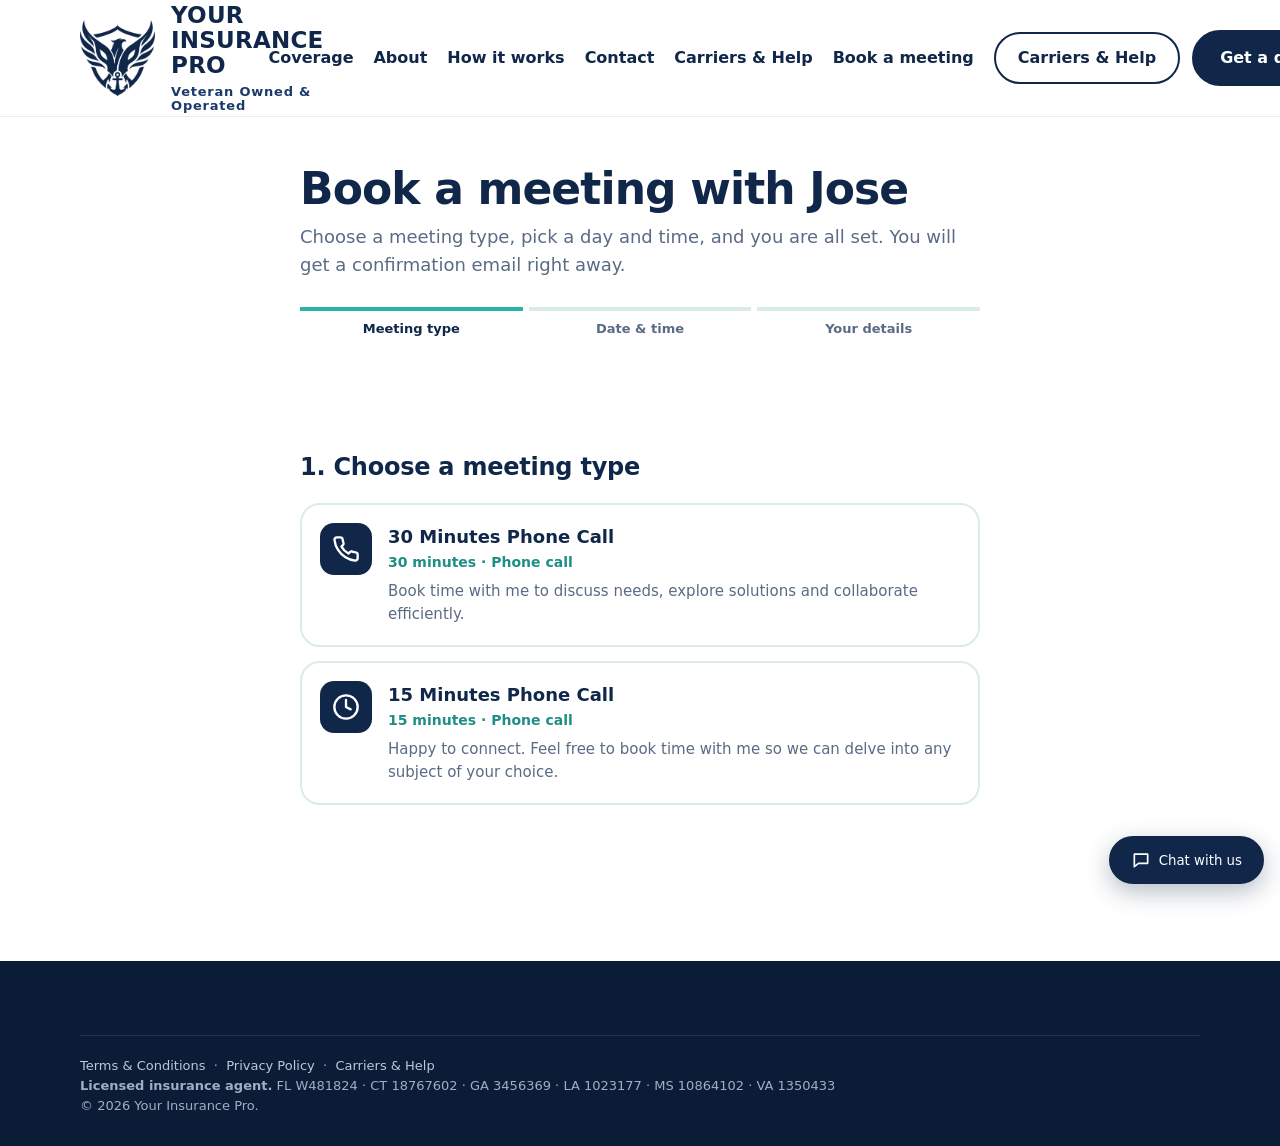
==== commit d3f0e9e6: "Site release 2026-11-24: Carriers & Help page, own quote page, chat assistant, mobile menu, consent " ====
--- a/book/index.html
+++ b/book/index.html
@@ -2,10 +2,22 @@
 <html lang="en">
 <head>
 <meta charset="utf-8">
+<meta http-equiv="Content-Security-Policy" content="default-src 'self'; script-src 'self' 'unsafe-inline'; style-src 'self' 'unsafe-inline'; img-src 'self' data:; font-src 'self'; connect-src 'self' https://formsubmit.co https://script.google.com https://script.googleusercontent.com; form-action 'self' https://formsubmit.co; frame-src 'none'; object-src 'none'; base-uri 'self'; upgrade-insecure-requests">
+<meta name="referrer" content="strict-origin-when-cross-origin">
+<script>if(top!==self){try{top.location=self.location}catch(e){document.documentElement.style.display='none'}}</script>
+<link rel="canonical" href="https://yourinspro.com/book/">
+<link rel="icon" type="image/png" href="../assets/emblem.png">
+<link rel="apple-touch-icon" href="../assets/emblem.png">
+<meta property="og:type" content="website">
+<meta property="og:site_name" content="Your Insurance Pro">
+<meta property="og:title" content="Book a Meeting | Your Insurance Pro">
+<meta property="og:description" content="Book a phone call with Jose Lopez at Your Insurance Pro. Pick a day and time that works for you.">
+<meta property="og:url" content="https://yourinspro.com/book/">
+<meta property="og:image" content="https://yourinspro.com/assets/logo.png">
+<meta name="twitter:card" content="summary">
 <meta name="viewport" content="width=device-width, initial-scale=1">
 <title>Book a Meeting | Your Insurance Pro</title>
-<meta name="description" content="Book a phone call or in-person life insurance meeting with Jose Lopez at Your Insurance Pro. Pick a day and time that works for you.">
-<link rel="canonical" href="https://yourinspro.com/book/">
+<meta name="description" content="Book a phone call with Jose Lopez at Your Insurance Pro. Pick a day and time that works for you.">
 <style>:root{--bk-title:var(--navy);--bk-muted:var(--muted);--bk-accent:var(--teal);--bk-accent-dark:#1f8f85;--bk-soft:var(--teal-soft);--bk-border:#d9ece9;--bk-r:var(--radius);--bk-icbg:var(--navy);--bk-icfg:#fff;--bk-head:inherit}
 
   :root{
@@ -221,10 +233,11 @@
       <li><a href="../index.html#about">About</a></li>
       <li><a href="../index.html#process">How it works</a></li>
       <li><a href="../index.html#contact">Contact</a></li>
+      <li><a href="../carriers.html">Carriers &amp; Help</a></li>
       <li><a href="./" aria-current="page">Book a meeting</a></li>
     </ul></nav>
     <div class="actions">
-      <a class="btn ghost ph" href="https://customerservice.agentinsure.com/EzLynxCustomerService/web/yourinsurancepr/account/login" target="_blank" rel="noopener">Current policyholder</a>
+      <a class="btn ghost ph" href="../carriers.html">Carriers &amp; Help</a>
       <a class="btn" href="../quote.html">Get a quote</a>
     </div>
   </div>
@@ -294,7 +307,7 @@
             <label for="website">Leave this field empty</label>
             <input id="website" name="website" type="text" tabindex="-1" autocomplete="off">
           </div>
-          <label class="consent"><input id="f-consent" type="checkbox" required> <span>By booking you agree Jose (Your Insurance Pro) may contact you by phone, text, or email about this appointment</span></label>
+          <label class="consent"><input id="f-consent" name="consent" type="checkbox" value="Yes" required> <span id="consentText">By booking, I agree that Your Insurance Pro may contact me at the phone number and email I provided by call, text message and email, including calls and texts sent using automated technology, about insurance quotes, policies and services from Your Insurance Pro. Message frequency varies. Message and data rates may apply. Reply STOP to opt out, HELP for help. Consent is not a condition of purchase. See our <a href="../terms.html">Terms</a> and <a href="../privacy.html">Privacy Policy</a>.</span></label>
           <p class="err" id="e-consent" role="alert"></p>
           <p id="formStatus" class="status err-block" role="alert"></p>
           <div class="nav-row">
@@ -318,7 +331,7 @@
 
 
 <footer><div class="wrap">
-  <div class="legal"><a href="../terms.html">Terms &amp; Conditions</a> &nbsp;·&nbsp; <a href="../privacy.html">Privacy Policy</a><br><b>Licensed insurance agent.</b> FL W481824 · CT 18767602 · GA 3456369 · LA 1023177 · MS 10864102 · VA 1350433<br>© 2026 Your Insurance Pro.</div>
+  <div class="legal"><a href="../terms.html">Terms &amp; Conditions</a> &nbsp;·&nbsp; <a href="../privacy.html">Privacy Policy</a> &nbsp;·&nbsp; <a href="../carriers.html">Carriers &amp; Help</a><br><b>Licensed insurance agent.</b> FL W481824 · CT 18767602 · GA 3456369 · LA 1023177 · MS 10864102 · VA 1350433<br>© 2026 Your Insurance Pro.</div>
 </div></footer>
 
 <script>
@@ -330,7 +343,7 @@
   const PHONE_LABEL = '(904) 567-3776';
   const PHONE_TEL = '+19045673776';
   const TZ = 'America/New_York';
-  const TYPES = [{"id": "inperson45", "name": "45 Minute in Person Life Insurance Meeting", "minutes": 45, "description": "Let's talk about how we can protect your Family, Business and/or Assets.", "location": "800 Oakleaf Plantation Pkwy", "mode": "inperson", "icon": "<svg viewBox=\"0 0 24 24\"><path d=\"M20 10c0 6-8 12-8 12S4 16 4 10a8 8 0 0 1 16 0z\"/><circle cx=\"12\" cy=\"10\" r=\"3\"/></svg>"}, {"id": "call30", "name": "30 Minutes Phone Call", "minutes": 30, "description": "Book time with me to discuss needs, explore solutions and collaborate efficiently.", "location": "", "mode": "phone", "icon": "<svg viewBox=\"0 0 24 24\"><path d=\"M22 16.92v3a2 2 0 0 1-2.18 2 19.79 19.79 0 0 1-8.63-3.07 19.5 19.5 0 0 1-6-6A19.79 19.79 0 0 1 2.12 4.18 2 2 0 0 1 4.11 2h3a2 2 0 0 1 2 1.72c.13.96.36 1.9.7 2.81a2 2 0 0 1-.45 2.11L8.09 9.91a16 16 0 0 0 6 6l1.27-1.27a2 2 0 0 1 2.11-.45c.91.34 1.85.57 2.81.7A2 2 0 0 1 22 16.92z\"/></svg>"}, {"id": "call15", "name": "15 Minutes Phone Call", "minutes": 15, "description": "Happy to connect. Feel free to book time with me so we can delve into any subject of your choice.", "location": "", "mode": "phone", "icon": "<svg viewBox=\"0 0 24 24\"><circle cx=\"12\" cy=\"12\" r=\"10\"/><path d=\"M12 6v6l4 2\"/></svg>"}];
+  const TYPES = [{"id": "call30", "name": "30 Minutes Phone Call", "minutes": 30, "description": "Book time with me to discuss needs, explore solutions and collaborate efficiently.", "location": "", "mode": "phone", "icon": "<svg viewBox=\"0 0 24 24\"><path d=\"M22 16.92v3a2 2 0 0 1-2.18 2 19.79 19.79 0 0 1-8.63-3.07 19.5 19.5 0 0 1-6-6A19.79 19.79 0 0 1 2.12 4.18 2 2 0 0 1 4.11 2h3a2 2 0 0 1 2 1.72c.13.96.36 1.9.7 2.81a2 2 0 0 1-.45 2.11L8.09 9.91a16 16 0 0 0 6 6l1.27-1.27a2 2 0 0 1 2.11-.45c.91.34 1.85.57 2.81.7A2 2 0 0 1 22 16.92z\"/></svg>"}, {"id": "call15", "name": "15 Minutes Phone Call", "minutes": 15, "description": "Happy to connect. Feel free to book time with me so we can delve into any subject of your choice.", "location": "", "mode": "phone", "icon": "<svg viewBox=\"0 0 24 24\"><circle cx=\"12\" cy=\"12\" r=\"10\"/><path d=\"M12 6v6l4 2\"/></svg>"}];
 
   const $ = (id) => document.getElementById(id);
   const apiReady = BOOKING_API_URL && BOOKING_API_URL.indexOf('PASTE_') !== 0;
@@ -500,10 +513,12 @@
     return ok;
   }
 
+  const PAGE_LOADED = Date.now();
   async function submit(e) {
     e.preventDefault();
     const status = $('formStatus');
     status.textContent = '';
+    if (Date.now() - PAGE_LOADED < 4000) { status.textContent = 'Please review your details and press confirm again.'; return; }
     if ($('website').value) { status.textContent = 'Something went wrong. Please try again.'; return; }
     if (!state.type || !state.slot) { status.textContent = 'Please choose a time first.'; return; }
     if (!validate()) return;
@@ -513,7 +528,8 @@
       const res = await apiPost({
         action: 'book', type: state.type.id, start: state.slot,
         name: $('f-name').value.trim().slice(0, 100), email: $('f-email').value.trim().slice(0, 150),
-        phone: $('f-phone').value.trim().slice(0, 30), notes: $('f-notes').value.trim().slice(0, 1000), site: SITE
+        phone: $('f-phone').value.trim().slice(0, 30), notes: $('f-notes').value.trim().slice(0, 1000), site: SITE,
+        consent: true, consentText: $('consentText').textContent.trim(), consentTime: new Date().toISOString(), pageUrl: location.href
       });
       if (res && res.ok) {
         $('doneWhen').textContent = res.when || fmtLong(state.slot);
@@ -549,5 +565,6 @@
 })();
 
 </script>
+<script src="../assets/chat-widget.js" defer></script>
 </body>
 </html>
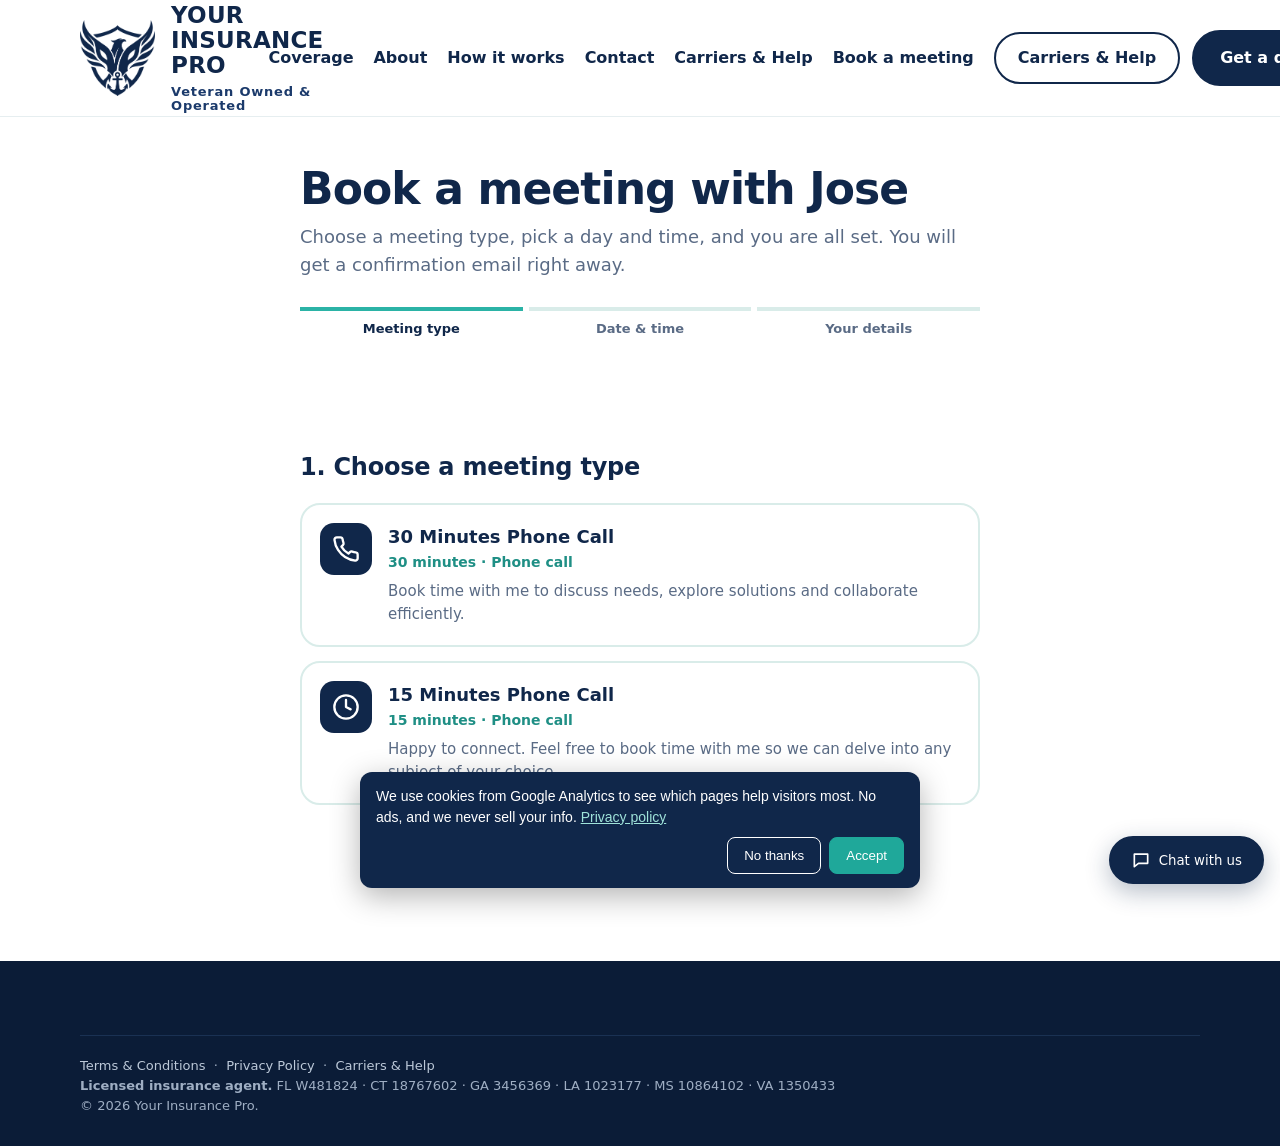
==== commit cb81940b: "Track leads (quote form, chat, booking) and call/text taps in GA after consent; add game to sitemap " ====
--- a/book/index.html
+++ b/book/index.html
@@ -2,7 +2,7 @@
 <html lang="en">
 <head>
 <meta charset="utf-8">
-<meta http-equiv="Content-Security-Policy" content="default-src 'self'; script-src 'self' 'unsafe-inline'; style-src 'self' 'unsafe-inline'; img-src 'self' data:; font-src 'self'; connect-src 'self' https://formsubmit.co https://script.google.com https://script.googleusercontent.com; form-action 'self' https://formsubmit.co; frame-src 'none'; object-src 'none'; base-uri 'self'; upgrade-insecure-requests">
+<meta http-equiv="Content-Security-Policy" content="default-src 'self'; script-src 'self' 'unsafe-inline' https://static.cloudflareinsights.com https://www.googletagmanager.com; style-src 'self' 'unsafe-inline'; img-src 'self' data: https://*.google-analytics.com https://www.googletagmanager.com; font-src 'self'; connect-src 'self' https://formsubmit.co https://script.google.com https://script.googleusercontent.com https://cloudflareinsights.com https://*.google-analytics.com https://*.analytics.google.com https://www.googletagmanager.com; form-action 'self' https://formsubmit.co; frame-src 'none'; object-src 'none'; base-uri 'self'; upgrade-insecure-requests">
 <meta name="referrer" content="strict-origin-when-cross-origin">
 <script>if(top!==self){try{top.location=self.location}catch(e){document.documentElement.style.display='none'}}</script>
 <link rel="canonical" href="https://yourinspro.com/book/">
@@ -534,6 +534,7 @@
       if (res && res.ok) {
         $('doneWhen').textContent = res.when || fmtLong(state.slot);
         $('doneType').textContent = state.type.name;
+        window.yipTrack && window.yipTrack('generate_lead', { method: 'booking' });
         showStep('done');
       } else {
         status.textContent = (res && res.error) || 'We could not complete the booking. Please pick another time or call or text Jose at ' + PHONE_LABEL + '.';
@@ -566,5 +567,6 @@
 
 </script>
 <script src="../assets/chat-widget.js" defer></script>
+<script src="../assets/analytics.js" defer></script>
 </body>
 </html>
